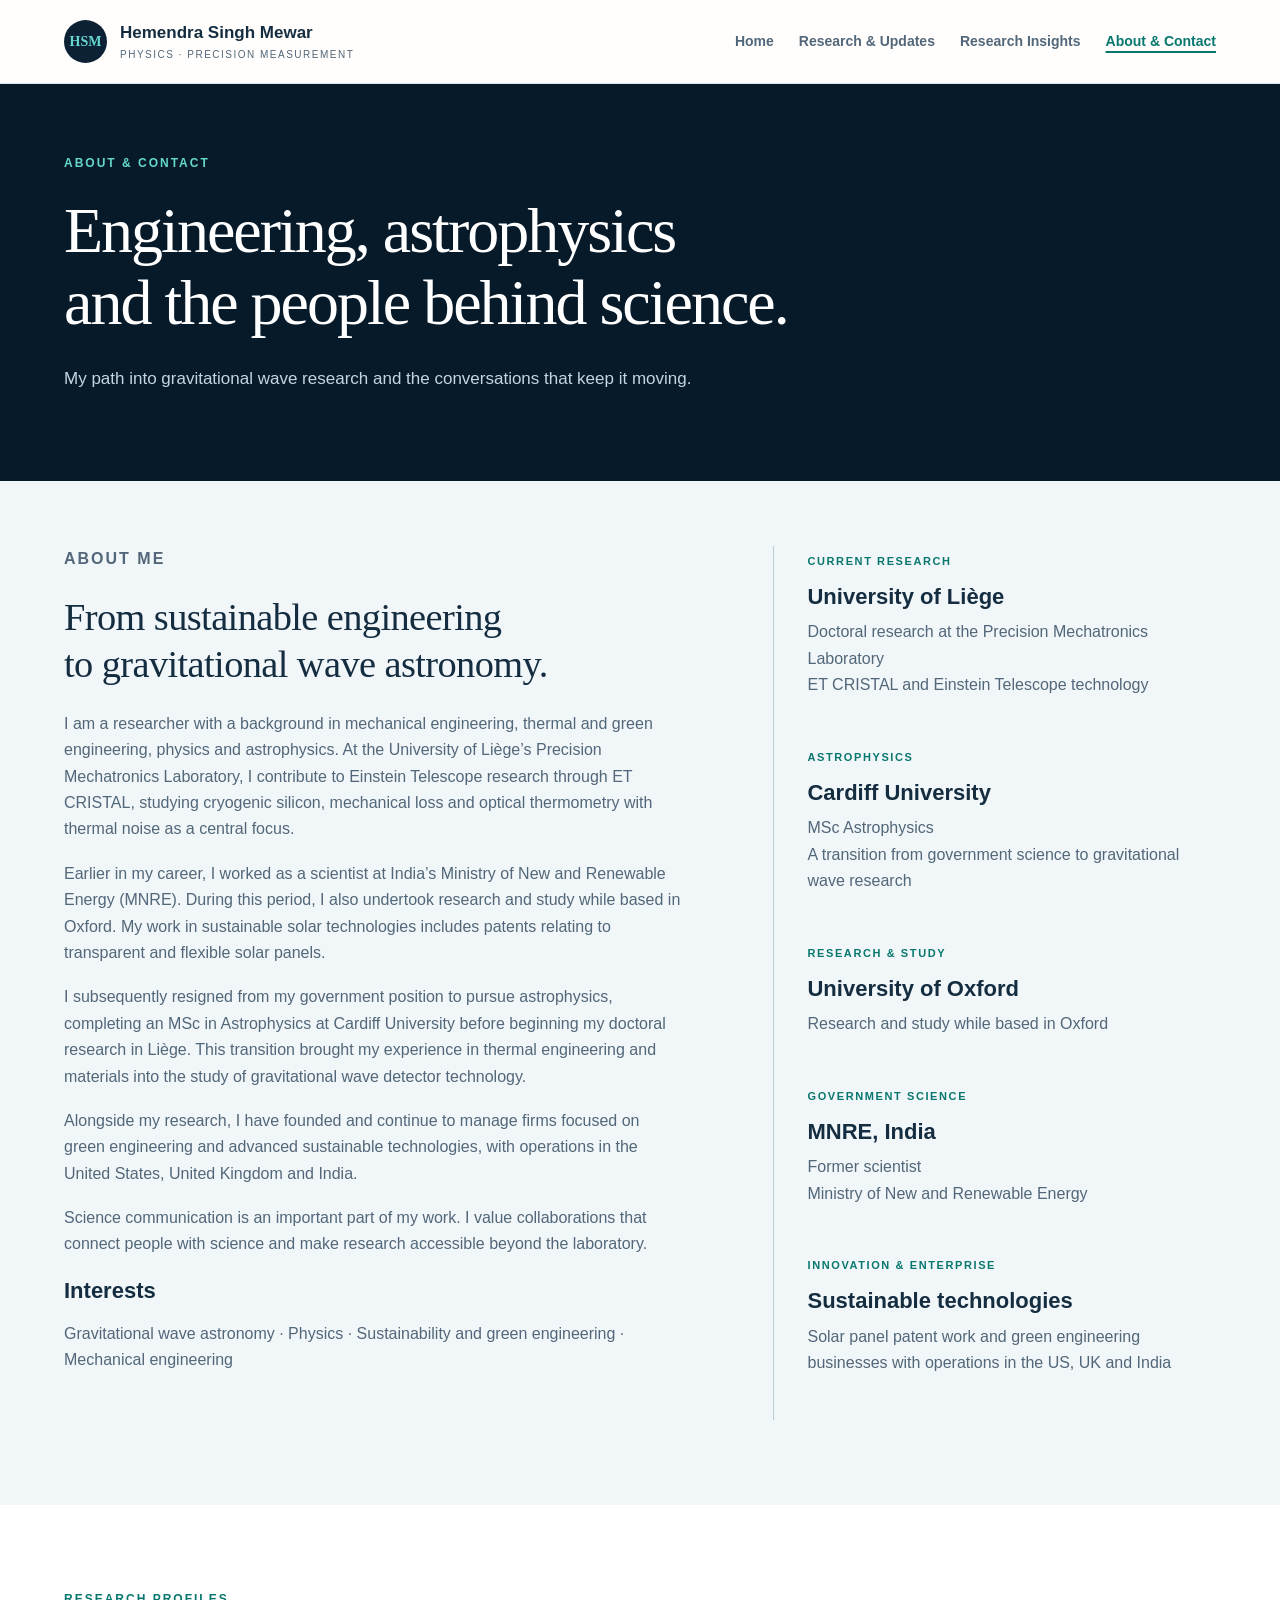
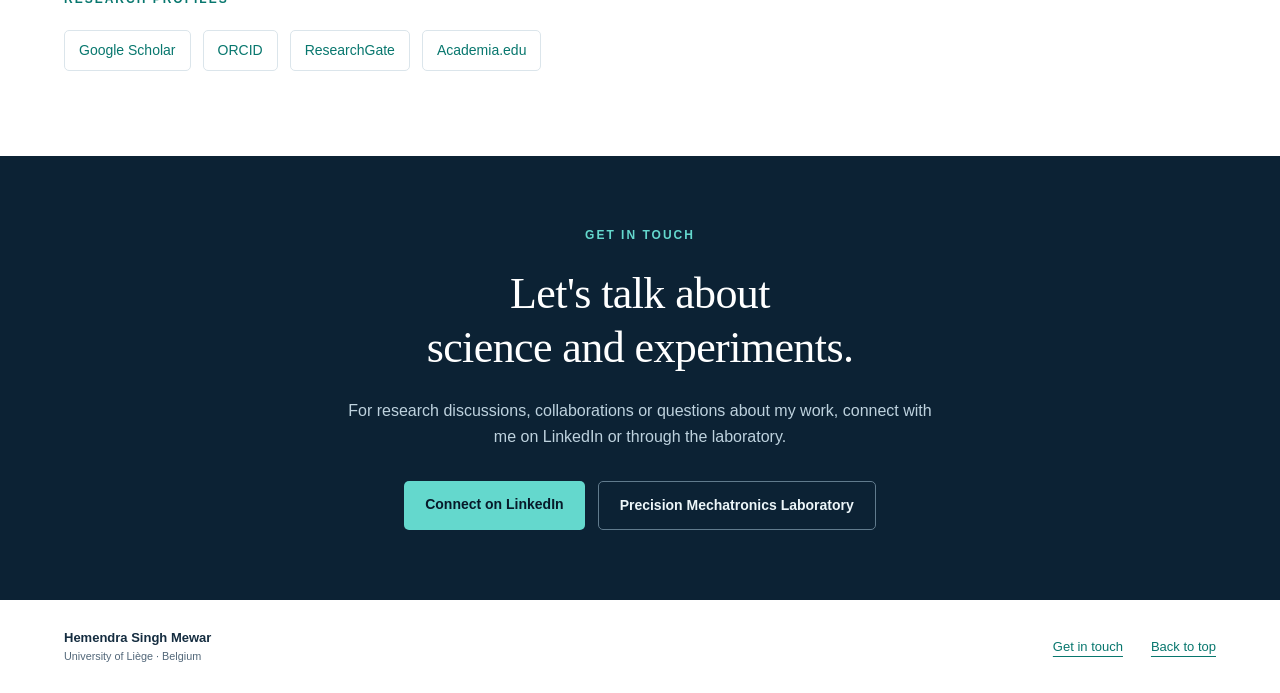
==== about/index.html @ 857c3de6 "Organise academic website into pages and expand research portfolio" ====
<!doctype html>
<html lang="en-GB"><head><meta charset="utf-8"><meta name="viewport" content="width=device-width,initial-scale=1"><title>About &amp; Contact | Hemendra Singh Mewar</title><meta name="description" content="The background, research interests and contact links of Hemendra Singh Mewar at the University of Liège."><link rel="stylesheet" href="/styles.css"><link rel="icon" href="/favicon.svg" type="image/svg+xml">
<link rel="canonical" href="https://hemendra-singh-mewar.github.io/about/">
<meta property="og:type" content="profile">
<meta property="og:title" content="About &amp; Contact | Hemendra Singh Mewar">
<meta property="og:description" content="The background, research interests and contact links of Hemendra Singh Mewar at the University of Liège.">
<meta property="og:url" content="https://hemendra-singh-mewar.github.io/about/">
<meta property="og:site_name" content="Hemendra Singh Mewar">
<script type="application/ld+json">
{
  "@context": "https://schema.org",
  "@type": "ProfilePage",
  "@id": "https://hemendra-singh-mewar.github.io/about/#profile",
  "url": "https://hemendra-singh-mewar.github.io/about/",
  "name": "Hemendra Singh Mewar | Thermal Noise & Cryogenic Silicon",
  "inLanguage": "en-GB",
  "mainEntity": {
    "@type": "Person",
    "@id": "https://hemendra-singh-mewar.github.io/#person",
    "name": "Hemendra Singh Mewar",
    "url": "https://hemendra-singh-mewar.github.io/",
    "jobTitle": "PhD researcher",
    "affiliation": {
      "@type": "CollegeOrUniversity",
      "name": "University of Liège"
    },
    "description": "Researcher studying thermal noise, mechanical loss, cryogenic silicon and optical thermometry for gravitational wave detectors.",
    "knowsAbout": [
      "Thermal noise",
      "Gravitational wave astronomy",
      "Cryogenic silicon",
      "Mechanical loss",
      "Optical thermometry",
      "Mechanical engineering",
      "Sustainability and green engineering"
    ],
    "sameAs": [
      "https://orcid.org/0009-0005-9758-2768",
      "https://scholar.google.com/citations?user=SB69VpgAAAAJ&hl=en",
      "https://www.researchgate.net/profile/Hemendra-Singh-Mewar",
      "https://hemendrasingh.academia.edu/",
      "https://www.linkedin.com/in/hemendra-singh-mewar/",
      "https://github.com/Hemendra-singh-mewar"
    ]
  }
}
</script>
<meta name="google-site-verification" content="JR2VQ8PAbptnk_IzZrtrrxwMQWZ6d4pefoogbYGWrGA" />
</head>
<body id="top"><a class="skip" href="#main">Skip to content</a><header><a class="brand" href="/"><span class="monogram">HSM</span><span>Hemendra Singh Mewar<small>PHYSICS · PRECISION MEASUREMENT</small></span></a><nav aria-label="Main navigation"><a href="/">Home</a><a href="/research/">Research &amp; Updates</a><a href="/research-insights/">Research Insights</a><a href="/about/" aria-current="page">About &amp; Contact</a></nav></header><main id="main"><section class="page-heading"><div><p class="eyebrow">ABOUT &amp; CONTACT</p><h1>Engineering, astrophysics<br>and the people behind science.</h1><p>My path into gravitational wave research and the conversations that keep it moving.</p></div></section><section id="about" class="section tinted about"><div><p class="eyebrow">ABOUT ME</p><h2>From sustainable engineering<br>to gravitational wave astronomy.</h2><p>I am a researcher with a background in mechanical engineering, thermal and green engineering, physics and astrophysics. At the University of Liège’s Precision Mechatronics Laboratory, I contribute to Einstein Telescope research through ET CRISTAL, studying cryogenic silicon, mechanical loss and optical thermometry with thermal noise as a central focus.</p><p>Earlier in my career, I worked as a scientist at India’s Ministry of New and Renewable Energy (MNRE). During this period, I also undertook research and study while based in Oxford. My work in sustainable solar technologies includes patents relating to transparent and flexible solar panels.</p><p>I subsequently resigned from my government position to pursue astrophysics, completing an MSc in Astrophysics at Cardiff University before beginning my doctoral research in Liège. This transition brought my experience in thermal engineering and materials into the study of gravitational wave detector technology.</p><p>Alongside my research, I have founded and continue to manage firms focused on green engineering and advanced sustainable technologies, with operations in the United States, United Kingdom and India.</p><p>Science communication is an important part of my work. I value collaborations that connect people with science and make research accessible beyond the laboratory.</p><h3>Interests</h3><p>Gravitational wave astronomy · Physics · Sustainability and green engineering · Mechanical engineering</p></div><div class="timeline"><article><span>CURRENT RESEARCH</span><h3>University of Liège</h3><p>Doctoral research at the Precision Mechatronics Laboratory<br>ET CRISTAL and Einstein Telescope technology</p></article><article><span>ASTROPHYSICS</span><h3>Cardiff University</h3><p>MSc Astrophysics<br>A transition from government science to gravitational wave research</p></article><article><span>RESEARCH &amp; STUDY</span><h3>University of Oxford</h3><p>Research and study while based in Oxford</p></article><article><span>GOVERNMENT SCIENCE</span><h3>MNRE, India</h3><p>Former scientist<br>Ministry of New and Renewable Energy</p></article><article><span>INNOVATION &amp; ENTERPRISE</span><h3>Sustainable technologies</h3><p>Solar panel patent work and green engineering businesses with operations in the US, UK and India</p></article></div></section><section class="section"><p class="eyebrow">RESEARCH PROFILES</p><div class="profile-links"><a href="https://scholar.google.com/citations?user=SB69VpgAAAAJ&amp;hl=en">Google Scholar</a><a href="https://orcid.org/0009-0005-9758-2768">ORCID</a><a href="https://www.researchgate.net/profile/Hemendra-Singh-Mewar">ResearchGate</a><a href="https://hemendrasingh.academia.edu/">Academia.edu</a></div></section><section id="contact" class="contact"><p class="eyebrow">GET IN TOUCH</p><h2>Let's talk about<br>science and experiments.</h2><p>For research discussions, collaborations or questions about my work, connect with me on LinkedIn or through the laboratory.</p><div class="buttons"><a class="button primary" href="https://www.linkedin.com/in/hemendra-singh-mewar/">Connect on LinkedIn</a><a class="button ghost" href="https://www.pml.uliege.be/">Precision Mechatronics Laboratory</a></div></section></main><footer><span>Hemendra Singh Mewar<small>University of Liège · Belgium</small></span><a href="/about/#contact">Get in touch</a><a href="#top">Back to top</a></footer><script src="/script.js" defer></script></body></html>
---- styles.css ----
:root{--navy:#0c2234;--deep:#071a2a;--ink:#152d40;--muted:#526779;--teal:#64d8cd;--blue:#08776e;--line:#dbe5eb;--pale:#f1f6f8}*{box-sizing:border-box}html{scroll-behavior:smooth;scroll-padding-top:110px}body{margin:0;font-family:Inter,Arial,sans-serif;font-size:17px;line-height:1.65;color:var(--ink);background:white}a{color:var(--blue);text-underline-offset:5px}a:hover{text-decoration:underline}a:focus-visible{outline:3px solid #df903e;outline-offset:6px}header{position:sticky;top:0;z-index:5;display:flex;align-items:center;justify-content:space-between;gap:25px;padding:19px max(5vw,24px);background:#fffefc;border-bottom:1px solid var(--line)}.brand{display:flex;align-items:center;gap:13px;color:var(--ink);font-weight:700;text-decoration:none;font-size:17px}.brand small{display:block;font-size:10px;letter-spacing:1.5px;font-weight:500;color:var(--muted)}.monogram{display:grid;place-items:center;background:var(--navy);color:var(--teal);width:43px;height:43px;border-radius:50%;font-family:Georgia,serif;font-size:18px}nav{display:flex;gap:25px}nav a{text-decoration:none;font-size:14px;font-weight:600;color:var(--muted)}.hero{color:white;background:radial-gradient(ellipse at 85% 15%,#174c5c 0,transparent 55%),var(--deep);padding:76px max(5vw,24px) 95px}.hero-inner{max-width:1200px;margin:auto;display:grid;grid-template-columns:1.4fr 1fr;gap:70px;align-items:center}.eyebrow{font-size:12px;letter-spacing:2px;font-weight:700;color:var(--blue);margin:0 0 22px}.hero .eyebrow,.contact .eyebrow,.feature .eyebrow{color:var(--teal)}h1{font-family:Georgia,serif;font-size:clamp(45px,5.8vw,80px);font-weight:400;line-height:1.06;letter-spacing:-2px;margin:0 0 26px}.period{color:var(--teal)}.hero-sub{font-size:25px;line-height:1.4;color:#e3f4f5;font-weight:500;margin-bottom:19px}.hero-copy{max-width:510px;color:#bdcfda;font-size:17px}.buttons{display:flex;flex-wrap:wrap;gap:13px;margin-top:30px}.button{padding:12px 21px;border-radius:5px;text-decoration:none;font-size:14px;font-weight:700;display:inline-block}.button:hover{filter:brightness(1.08);text-decoration:none}.primary{background:var(--teal);color:var(--deep)}.ghost{border:1px solid #617b8d;color:#edf6f9}.profile{border:1px solid #527486;border-radius:12px;overflow:hidden;background:#143044}.initials{height:205px;display:grid;place-items:center;font-family:Georgia,serif;font-size:90px;letter-spacing:10px;background:linear-gradient(140deg,#245668,#102c41);color:#cae9e8;border-bottom:1px solid #527486}.profile-copy{padding:28px}.profile-copy .eyebrow{font-size:10px;margin-bottom:14px}.profile h2{font:normal 29px/1.35 Georgia,serif;margin:0 0 19px}.profile p{font-size:14px;color:#c4d7e1}.profile a{font-size:12px;color:var(--teal)}.context-strip{margin:0 auto;max-width:1200px;display:grid;grid-template-columns:1fr 1.3fr 1fr;padding:30px 25px;border-bottom:1px solid var(--line);gap:25px}.context-strip span{font-size:16px;font-weight:700}.context-strip small{display:block;color:var(--muted);font-weight:400;font-size:13px}.section{padding:85px max(5vw,24px)}.section>*{max-width:1200px;margin-left:auto;margin-right:auto}.section>.eyebrow{margin-bottom:20px}h2{font:normal clamp(30px,3vw,42px)/1.22 Georgia,serif;letter-spacing:-.6px;margin:0 0 23px}h3{font-size:22px;line-height:1.35;margin:15px 0}p{margin:0 0 18px}.section-intro{display:grid;grid-template-columns:1.3fr 1fr;gap:65px;align-items:start;margin-bottom:38px}.section-intro p{color:var(--muted);font-size:16px}.cards{display:grid;grid-template-columns:repeat(3,1fr);gap:22px}.card{border:1px solid var(--line);border-radius:8px;padding:30px 27px;display:flex;flex-direction:column;border-top:3px solid #349b99}.number{font-size:11px;letter-spacing:1.5px;color:var(--blue);font-weight:700}.card p,.project p{font-size:15px;color:var(--muted)}.tags{display:flex;gap:7px;flex-wrap:wrap;margin-top:auto;padding-top:14px}.tags span{font-size:11px;background:#eaf3f4;padding:4px 9px;border-radius:3px}.feature{display:grid;grid-template-columns:1fr 1.3fr;gap:60px;background:var(--navy);color:white;border-radius:9px;padding:42px;margin-top:40px}.feature h3{font:normal 30px/1.3 Georgia,serif}.feature p{color:#c5d5df;font-size:15px}.feature .text-link{color:var(--teal)}.text-link{font-size:14px;font-weight:700}.tinted{background:var(--pale)}.project-grid{display:grid;grid-template-columns:1fr 1fr;gap:25px}.project{background:white;border:1px solid var(--line);padding:32px;border-radius:8px}.publication-row{border-top:1px solid var(--line);padding-top:33px;margin-top:45px;display:flex;gap:35px;justify-content:space-between;align-items:center}.publication-row .eyebrow{margin:0}.publication-row h3{margin-bottom:0}.profile-links{display:flex;gap:12px;flex-wrap:wrap}.profile-links a{border:1px solid var(--line);border-radius:5px;padding:8px 14px;font-size:14px;text-decoration:none}.profile-links a:hover{background:var(--pale)}.empty{padding:28px;border:1px dashed #bacbd5;border-radius:6px;color:var(--muted);font-size:15px}.talk{border-bottom:1px solid var(--line);padding:25px 0}.talk time{font-size:14px;color:var(--muted)}.talk img{width:100%;max-width:600px;border-radius:7px}.about{display:grid;grid-template-columns:1.4fr 1fr;gap:90px}.about p{font-size:16px;color:var(--muted)}.timeline{border-left:1px solid #b8ccd6;padding-left:33px}.timeline article{padding-bottom:25px}.timeline span{font-size:11px;letter-spacing:1.6px;color:var(--blue);font-weight:700}.timeline h3{margin:8px 0}.contact{background:var(--navy);color:white;padding:70px max(5vw,24px);text-align:center}.contact p:not(.eyebrow){max-width:590px;margin:auto;color:#bed2de;font-size:16px}.contact h2{font-size:44px}.contact .buttons{justify-content:center}footer{display:flex;align-items:center;gap:28px;padding:27px max(5vw,24px);font-size:13px}footer span{margin-right:auto;font-weight:700}footer small{display:block;font-weight:400;color:var(--muted)}.skip{position:absolute;top:-100px;left:10px;padding:12px;background:white;z-index:10}.skip:focus{top:5px}@media(min-width:1500px){.section{padding-left:calc((100vw - 1200px)/2);padding-right:calc((100vw - 1200px)/2)}}@media(max-width:850px){header{position:relative;flex-wrap:wrap}nav{gap:20px;flex-wrap:wrap}.hero{padding-top:45px}.hero-inner{gap:30px;grid-template-columns:1.2fr 1fr}h1{font-size:49px}.cards{grid-template-columns:1fr}.section-intro{gap:25px}.about{gap:35px}.context-strip{padding:25px}.feature{gap:30px;padding:30px}.publication-row{display:block}.profile-links{margin-top:20px}}@media(max-width:600px){body{font-size:16px}header{padding:16px 20px}nav{gap:20px}nav a{font-size:13px}.hero-inner,.section-intro,.feature,.project-grid,.about{grid-template-columns:1fr}.hero{padding:38px 22px}.hero-inner{gap:35px}.hero-sub{font-size:22px}.profile{display:grid;grid-template-columns:85px 1fr}.initials{height:100%;font-size:28px;letter-spacing:0;border-bottom:0}.profile-copy{padding:22px}.profile h2{font-size:23px}.context-strip{grid-template-columns:1fr;gap:15px}.context-strip span{font-size:14px}.section{padding:50px 22px}.section-intro{gap:0}.feature{gap:10px}.contact{padding:50px 22px}.contact h2{font-size:34px}footer{flex-wrap:wrap;gap:15px}footer span{width:100%}}@media(prefers-reduced-motion:reduce){html{scroll-behavior:auto}}
.monogram{font-size:14px;flex-shrink:0}.initials{font-size:76px;letter-spacing:5px}.research-reading{margin-top:32px;border-top:1px solid var(--line);padding-top:20px;color:var(--muted);font-size:15px}.research-reading summary{cursor:pointer;font-weight:700;color:var(--ink);margin-bottom:16px}@media(max-width:600px){.initials{font-size:24px;letter-spacing:0}}

nav a[aria-current="page"]{color:var(--blue);text-decoration:underline;text-decoration-thickness:2px}.page-heading{background:var(--deep);color:white;padding:70px max(5vw,24px)}.page-heading>div{max-width:1200px;margin:auto}.page-heading .eyebrow{color:var(--teal)}.page-heading h1{font-size:clamp(36px,5vw,64px);max-width:950px;line-height:1.12}.page-heading p:last-child{max-width:730px;color:#c5d5df}.reading-column{max-width:800px}.explainer{padding:20px 0 44px;margin-bottom:36px;border-bottom:1px solid var(--line);scroll-margin-top:110px}.explainer p{color:var(--muted)}.card h2{font-size:28px}.card .text-link{margin-top:auto}.page-heading+.about{padding-top:65px}@media(max-width:600px){.page-heading{padding:42px 22px}nav{gap:12px 18px}.explainer{scroll-margin-top:24px}}
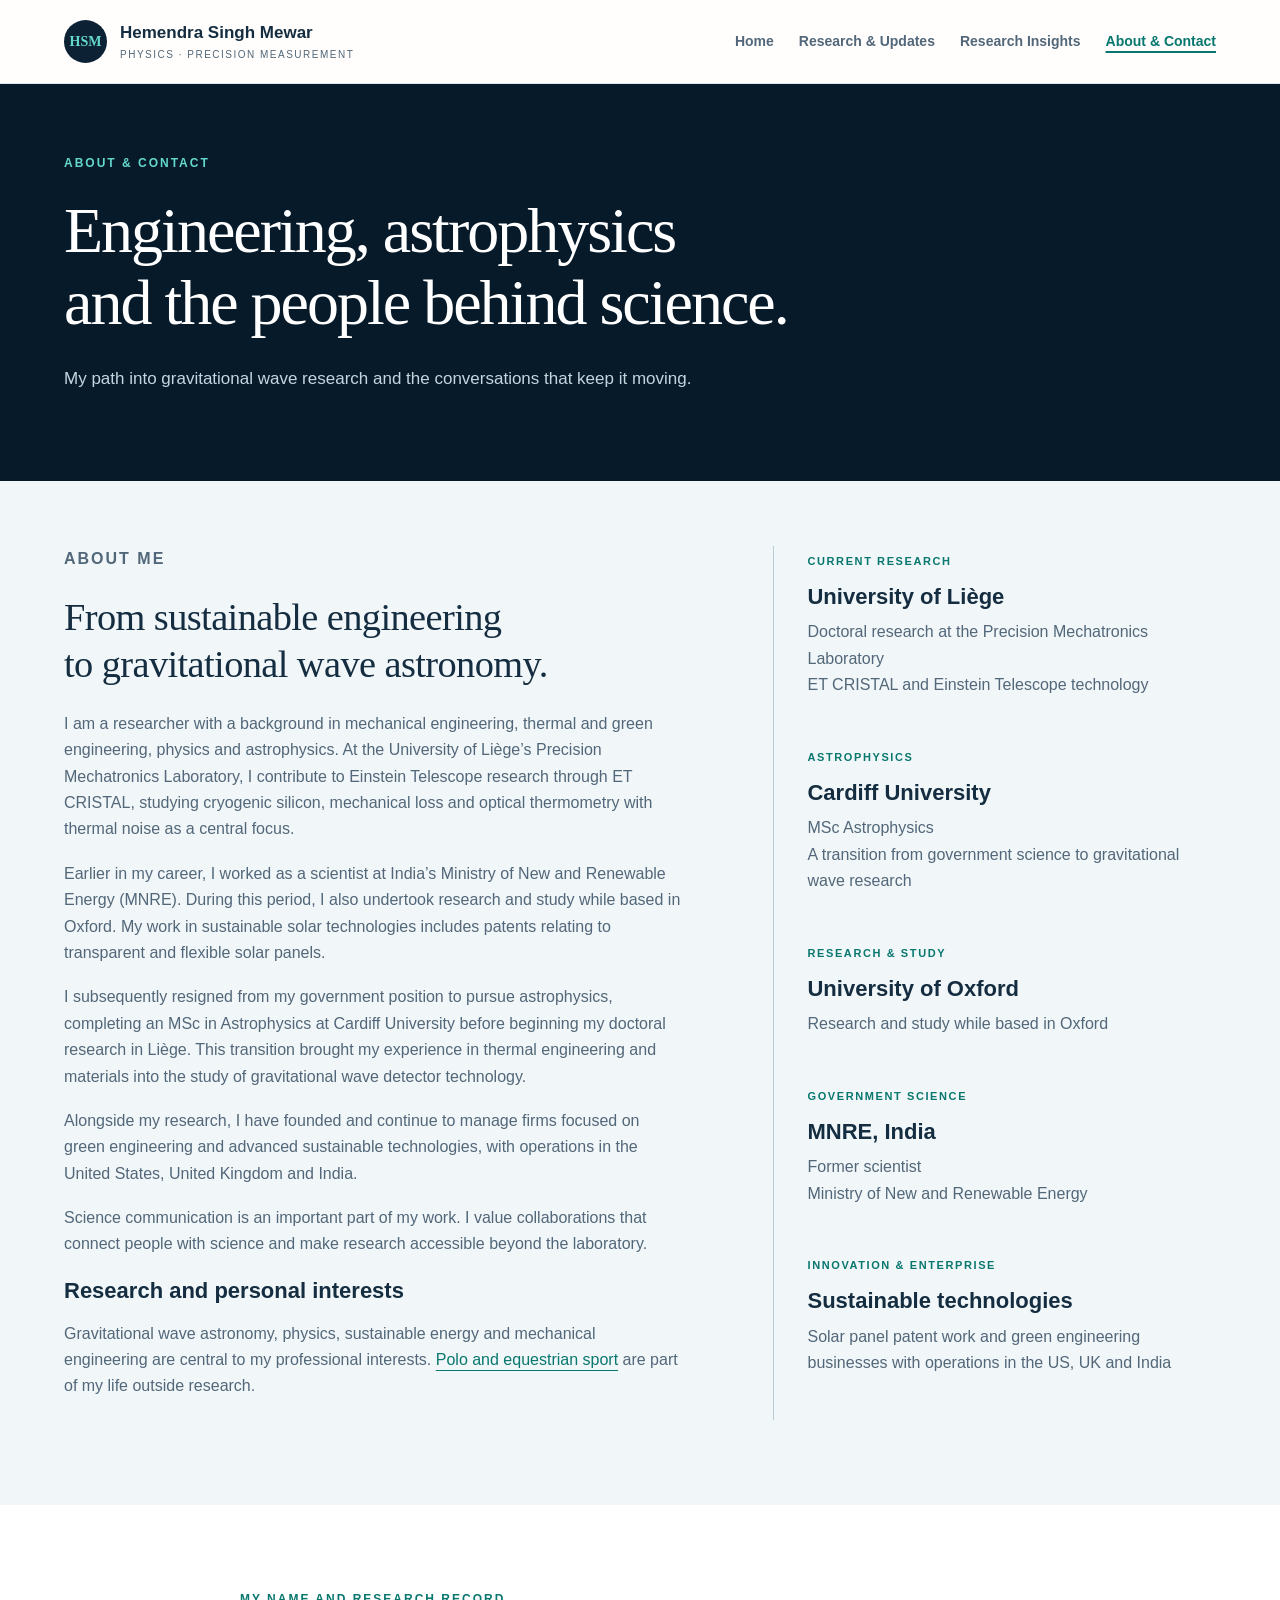
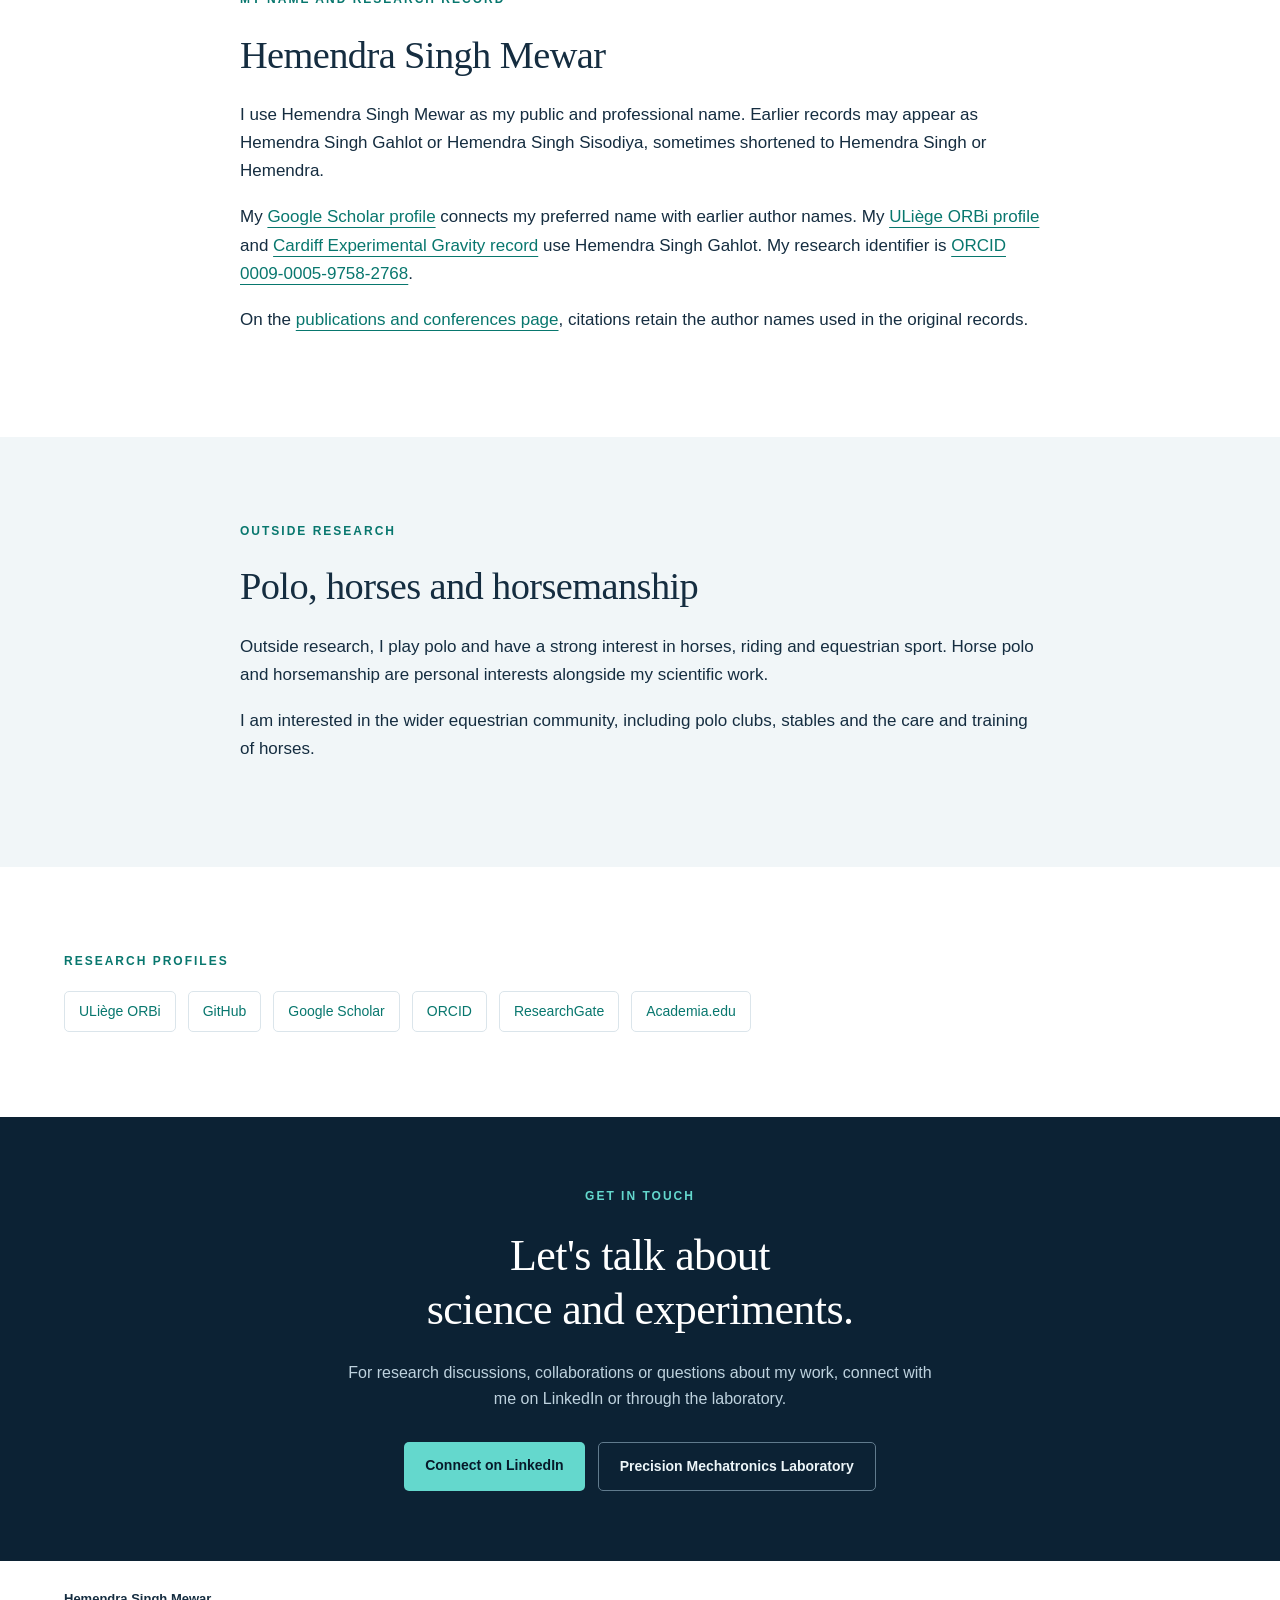
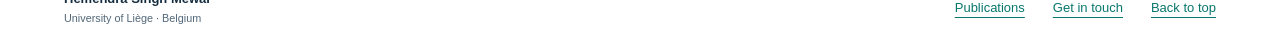
==== commit be80e910: "Consolidate public identity and add verified research records" ====
--- a/about/index.html
+++ b/about/index.html
@@ -1,50 +1,123 @@
 <!doctype html>
-<html lang="en-GB"><head><meta charset="utf-8"><meta name="viewport" content="width=device-width,initial-scale=1"><title>About &amp; Contact | Hemendra Singh Mewar</title><meta name="description" content="The background, research interests and contact links of Hemendra Singh Mewar at the University of Liège."><link rel="stylesheet" href="/styles.css"><link rel="icon" href="/favicon.svg" type="image/svg+xml">
+<html lang="en-GB"><head><meta charset="utf-8"><meta name="viewport" content="width=device-width,initial-scale=1"><title>About Hemendra Singh Mewar | Research, Background and Polo</title><meta name="description" content="Hemendra Singh Mewar: researcher at the University of Liège. Engineering and astrophysics, earlier author names, and personal interests in polo and horses."><link rel="stylesheet" href="/styles.css"><link rel="icon" href="/favicon.svg" type="image/svg+xml">
 <link rel="canonical" href="https://hemendra-singh-mewar.github.io/about/">
 <meta property="og:type" content="profile">
-<meta property="og:title" content="About &amp; Contact | Hemendra Singh Mewar">
-<meta property="og:description" content="The background, research interests and contact links of Hemendra Singh Mewar at the University of Liège.">
+<meta property="og:title" content="About Hemendra Singh Mewar | Research, Background and Polo">
+<meta property="og:description" content="Hemendra Singh Mewar: researcher at the University of Liège. Engineering and astrophysics, earlier author names, and personal interests in polo and horses.">
 <meta property="og:url" content="https://hemendra-singh-mewar.github.io/about/">
 <meta property="og:site_name" content="Hemendra Singh Mewar">
+<meta name="google-site-verification" content="JR2VQ8PAbptnk_IzZrtrrxwMQWZ6d4pefoogbYGWrGA" />
+<meta name="author" content="Hemendra Singh Mewar">
+<meta property="og:locale" content="en_GB">
+<meta name="twitter:card" content="summary">
+<meta name="twitter:title" content="About Hemendra Singh Mewar | Research, Background and Polo">
+<meta name="twitter:description" content="Hemendra Singh Mewar: researcher at the University of Liège. Engineering and astrophysics, earlier author names, and personal interests in polo and horses.">
 <script type="application/ld+json">
 {
   "@context": "https://schema.org",
-  "@type": "ProfilePage",
-  "@id": "https://hemendra-singh-mewar.github.io/about/#profile",
-  "url": "https://hemendra-singh-mewar.github.io/about/",
-  "name": "Hemendra Singh Mewar | Thermal Noise & Cryogenic Silicon",
-  "inLanguage": "en-GB",
-  "mainEntity": {
-    "@type": "Person",
-    "@id": "https://hemendra-singh-mewar.github.io/#person",
-    "name": "Hemendra Singh Mewar",
-    "url": "https://hemendra-singh-mewar.github.io/",
-    "jobTitle": "PhD researcher",
-    "affiliation": {
-      "@type": "CollegeOrUniversity",
-      "name": "University of Liège"
+  "@graph": [
+    {
+      "@type": "WebSite",
+      "@id": "https://hemendra-singh-mewar.github.io/#website",
+      "url": "https://hemendra-singh-mewar.github.io/",
+      "name": "Hemendra Singh Mewar",
+      "inLanguage": "en-GB",
+      "publisher": {
+        "@id": "https://hemendra-singh-mewar.github.io/#person"
+      }
     },
-    "description": "Researcher studying thermal noise, mechanical loss, cryogenic silicon and optical thermometry for gravitational wave detectors.",
-    "knowsAbout": [
-      "Thermal noise",
-      "Gravitational wave astronomy",
-      "Cryogenic silicon",
-      "Mechanical loss",
-      "Optical thermometry",
-      "Mechanical engineering",
-      "Sustainability and green engineering"
-    ],
-    "sameAs": [
-      "https://orcid.org/0009-0005-9758-2768",
-      "https://scholar.google.com/citations?user=SB69VpgAAAAJ&hl=en",
-      "https://www.researchgate.net/profile/Hemendra-Singh-Mewar",
-      "https://hemendrasingh.academia.edu/",
-      "https://www.linkedin.com/in/hemendra-singh-mewar/",
-      "https://github.com/Hemendra-singh-mewar"
-    ]
-  }
+    {
+      "@type": "ProfilePage",
+      "@id": "https://hemendra-singh-mewar.github.io/about/#webpage",
+      "url": "https://hemendra-singh-mewar.github.io/about/",
+      "name": "About Hemendra Singh Mewar | Research, Background and Polo",
+      "description": "Hemendra Singh Mewar: researcher at the University of Liège. Engineering and astrophysics, earlier author names, and personal interests in polo and horses.",
+      "inLanguage": "en-GB",
+      "isPartOf": {
+        "@id": "https://hemendra-singh-mewar.github.io/#website"
+      },
+      "author": {
+        "@id": "https://hemendra-singh-mewar.github.io/#person"
+      },
+      "mainEntity": {
+        "@id": "https://hemendra-singh-mewar.github.io/#person"
+      }
+    },
+    {
+      "@type": "Person",
+      "@id": "https://hemendra-singh-mewar.github.io/#person",
+      "name": "Hemendra Singh Mewar",
+      "alternateName": [
+        "Hemendra Singh Gahlot",
+        "Hemendra Singh Sisodiya",
+        "Hemendra Singh",
+        "Hemendra"
+      ],
+      "url": "https://hemendra-singh-mewar.github.io/",
+      "jobTitle": "Researcher",
+      "affiliation": {
+        "@type": "CollegeOrUniversity",
+        "name": "University of Liège",
+        "url": "https://www.uliege.be/"
+      },
+      "memberOf": {
+        "@type": "Organization",
+        "name": "Precision Mechatronics Laboratory",
+        "url": "https://www.pml.uliege.be/"
+      },
+      "description": "Researcher at the University of Liège working on cryogenic silicon, mechanical loss, thermal noise and bulk thermometry for gravitational wave detectors, with a background in mechanical engineering, renewable energy and astrophysics.",
+      "identifier": {
+        "@type": "PropertyValue",
+        "propertyID": "ORCID",
+        "value": "0009-0005-9758-2768",
+        "url": "https://orcid.org/0009-0005-9758-2768"
+      },
+      "knowsAbout": [
+        "Gravitational wave instrumentation",
+        "Cryogenic silicon",
+        "Mechanical loss",
+        "Thermal noise",
+        "Bulk thermometry",
+        "Electrostatic actuation",
+        "Mechanical engineering",
+        "Thermal engineering",
+        "Renewable energy",
+        "Astrophysics"
+      ],
+      "sameAs": [
+        "https://orcid.org/0009-0005-9758-2768",
+        "https://scholar.google.com/citations?user=SB69VpgAAAAJ&hl=en",
+        "https://www.researchgate.net/profile/Hemendra-Singh-Mewar",
+        "https://hemendrasingh.academia.edu/",
+        "https://www.linkedin.com/in/hemendra-singh-mewar/",
+        "https://github.com/Hemendra-singh-mewar",
+        "https://orbi.uliege.be/profile?uid=p301246"
+      ]
+    },
+    {
+      "@type": "WebPageElement",
+      "@id": "https://hemendra-singh-mewar.github.io/about/#polo",
+      "name": "Polo, horses and horsemanship",
+      "isPartOf": {
+        "@id": "https://hemendra-singh-mewar.github.io/about/#webpage"
+      },
+      "about": [
+        {
+          "@id": "https://hemendra-singh-mewar.github.io/#person"
+        },
+        {
+          "@type": "Thing",
+          "name": "Polo"
+        },
+        {
+          "@type": "Thing",
+          "name": "Horsemanship"
+        }
+      ],
+      "description": "Outside research, Hemendra Singh Mewar plays polo and has a strong interest in horses, riding and equestrian sport."
+    }
+  ]
 }
 </script>
-<meta name="google-site-verification" content="JR2VQ8PAbptnk_IzZrtrrxwMQWZ6d4pefoogbYGWrGA" />
 </head>
-<body id="top"><a class="skip" href="#main">Skip to content</a><header><a class="brand" href="/"><span class="monogram">HSM</span><span>Hemendra Singh Mewar<small>PHYSICS · PRECISION MEASUREMENT</small></span></a><nav aria-label="Main navigation"><a href="/">Home</a><a href="/research/">Research &amp; Updates</a><a href="/research-insights/">Research Insights</a><a href="/about/" aria-current="page">About &amp; Contact</a></nav></header><main id="main"><section class="page-heading"><div><p class="eyebrow">ABOUT &amp; CONTACT</p><h1>Engineering, astrophysics<br>and the people behind science.</h1><p>My path into gravitational wave research and the conversations that keep it moving.</p></div></section><section id="about" class="section tinted about"><div><p class="eyebrow">ABOUT ME</p><h2>From sustainable engineering<br>to gravitational wave astronomy.</h2><p>I am a researcher with a background in mechanical engineering, thermal and green engineering, physics and astrophysics. At the University of Liège’s Precision Mechatronics Laboratory, I contribute to Einstein Telescope research through ET CRISTAL, studying cryogenic silicon, mechanical loss and optical thermometry with thermal noise as a central focus.</p><p>Earlier in my career, I worked as a scientist at India’s Ministry of New and Renewable Energy (MNRE). During this period, I also undertook research and study while based in Oxford. My work in sustainable solar technologies includes patents relating to transparent and flexible solar panels.</p><p>I subsequently resigned from my government position to pursue astrophysics, completing an MSc in Astrophysics at Cardiff University before beginning my doctoral research in Liège. This transition brought my experience in thermal engineering and materials into the study of gravitational wave detector technology.</p><p>Alongside my research, I have founded and continue to manage firms focused on green engineering and advanced sustainable technologies, with operations in the United States, United Kingdom and India.</p><p>Science communication is an important part of my work. I value collaborations that connect people with science and make research accessible beyond the laboratory.</p><h3>Interests</h3><p>Gravitational wave astronomy · Physics · Sustainability and green engineering · Mechanical engineering</p></div><div class="timeline"><article><span>CURRENT RESEARCH</span><h3>University of Liège</h3><p>Doctoral research at the Precision Mechatronics Laboratory<br>ET CRISTAL and Einstein Telescope technology</p></article><article><span>ASTROPHYSICS</span><h3>Cardiff University</h3><p>MSc Astrophysics<br>A transition from government science to gravitational wave research</p></article><article><span>RESEARCH &amp; STUDY</span><h3>University of Oxford</h3><p>Research and study while based in Oxford</p></article><article><span>GOVERNMENT SCIENCE</span><h3>MNRE, India</h3><p>Former scientist<br>Ministry of New and Renewable Energy</p></article><article><span>INNOVATION &amp; ENTERPRISE</span><h3>Sustainable technologies</h3><p>Solar panel patent work and green engineering businesses with operations in the US, UK and India</p></article></div></section><section class="section"><p class="eyebrow">RESEARCH PROFILES</p><div class="profile-links"><a href="https://scholar.google.com/citations?user=SB69VpgAAAAJ&amp;hl=en">Google Scholar</a><a href="https://orcid.org/0009-0005-9758-2768">ORCID</a><a href="https://www.researchgate.net/profile/Hemendra-Singh-Mewar">ResearchGate</a><a href="https://hemendrasingh.academia.edu/">Academia.edu</a></div></section><section id="contact" class="contact"><p class="eyebrow">GET IN TOUCH</p><h2>Let's talk about<br>science and experiments.</h2><p>For research discussions, collaborations or questions about my work, connect with me on LinkedIn or through the laboratory.</p><div class="buttons"><a class="button primary" href="https://www.linkedin.com/in/hemendra-singh-mewar/">Connect on LinkedIn</a><a class="button ghost" href="https://www.pml.uliege.be/">Precision Mechatronics Laboratory</a></div></section></main><footer><span>Hemendra Singh Mewar<small>University of Liège · Belgium</small></span><a href="/about/#contact">Get in touch</a><a href="#top">Back to top</a></footer><script src="/script.js" defer></script></body></html>
+<body id="top"><a class="skip" href="#main">Skip to content</a><header><a class="brand" href="/"><span class="monogram">HSM</span><span>Hemendra Singh Mewar<small>PHYSICS · PRECISION MEASUREMENT</small></span></a><nav aria-label="Main navigation"><a href="/">Home</a><a href="/research/">Research &amp; Updates</a><a href="/research-insights/">Research Insights</a><a href="/about/" aria-current="page">About &amp; Contact</a></nav></header><main id="main"><section class="page-heading"><div><p class="eyebrow">ABOUT &amp; CONTACT</p><h1>Engineering, astrophysics<br>and the people behind science.</h1><p>My path into gravitational wave research and the conversations that keep it moving.</p></div></section><section id="about" class="section tinted about"><div><p class="eyebrow">ABOUT ME</p><h2>From sustainable engineering<br>to gravitational wave astronomy.</h2><p>I am a researcher with a background in mechanical engineering, thermal and green engineering, physics and astrophysics. At the University of Liège’s Precision Mechatronics Laboratory, I contribute to Einstein Telescope research through ET CRISTAL, studying cryogenic silicon, mechanical loss and optical thermometry with thermal noise as a central focus.</p><p>Earlier in my career, I worked as a scientist at India’s Ministry of New and Renewable Energy (MNRE). During this period, I also undertook research and study while based in Oxford. My work in sustainable solar technologies includes patents relating to transparent and flexible solar panels.</p><p>I subsequently resigned from my government position to pursue astrophysics, completing an MSc in Astrophysics at Cardiff University before beginning my doctoral research in Liège. This transition brought my experience in thermal engineering and materials into the study of gravitational wave detector technology.</p><p>Alongside my research, I have founded and continue to manage firms focused on green engineering and advanced sustainable technologies, with operations in the United States, United Kingdom and India.</p><p>Science communication is an important part of my work. I value collaborations that connect people with science and make research accessible beyond the laboratory.</p><h3>Research and personal interests</h3><p>Gravitational wave astronomy, physics, sustainable energy and mechanical engineering are central to my professional interests. <a href="#polo">Polo and equestrian sport</a> are part of my life outside research.</p></div><div class="timeline"><article><span>CURRENT RESEARCH</span><h3>University of Liège</h3><p>Doctoral research at the Precision Mechatronics Laboratory<br>ET CRISTAL and Einstein Telescope technology</p></article><article><span>ASTROPHYSICS</span><h3>Cardiff University</h3><p>MSc Astrophysics<br>A transition from government science to gravitational wave research</p></article><article><span>RESEARCH &amp; STUDY</span><h3>University of Oxford</h3><p>Research and study while based in Oxford</p></article><article><span>GOVERNMENT SCIENCE</span><h3>MNRE, India</h3><p>Former scientist<br>Ministry of New and Renewable Energy</p></article><article><span>INNOVATION &amp; ENTERPRISE</span><h3>Sustainable technologies</h3><p>Solar panel patent work and green engineering businesses with operations in the US, UK and India</p></article></div></section><section id="names" class="section"><div class="reading-column"><p class="eyebrow">MY NAME AND RESEARCH RECORD</p><h2>Hemendra Singh Mewar</h2><p>I use Hemendra Singh Mewar as my public and professional name. Earlier records may appear as Hemendra Singh Gahlot or Hemendra Singh Sisodiya, sometimes shortened to Hemendra Singh or Hemendra.</p><p>My <a href="https://scholar.google.com/citations?user=SB69VpgAAAAJ&amp;hl=en">Google Scholar profile</a> connects my preferred name with earlier author names. My <a href="https://orbi.uliege.be/profile?uid=p301246">ULiège ORBi profile</a> and <a href="https://exp.gravity.cf.ac.uk/people/">Cardiff Experimental Gravity record</a> use Hemendra Singh Gahlot. My research identifier is <a href="https://orcid.org/0009-0005-9758-2768">ORCID 0009-0005-9758-2768</a>.</p><p>On the <a href="/publications/">publications and conferences page</a>, citations retain the author names used in the original records.</p></div></section><section id="polo" class="section tinted"><div class="reading-column"><p class="eyebrow">OUTSIDE RESEARCH</p><h2>Polo, horses and horsemanship</h2><p>Outside research, I play polo and have a strong interest in horses, riding and equestrian sport. Horse polo and horsemanship are personal interests alongside my scientific work.</p><p>I am interested in the wider equestrian community, including polo clubs, stables and the care and training of horses.</p></div></section><section class="section"><p class="eyebrow">RESEARCH PROFILES</p><div class="profile-links"><a href="https://orbi.uliege.be/profile?uid=p301246">ULiège ORBi</a><a href="https://github.com/Hemendra-singh-mewar">GitHub</a><a href="https://scholar.google.com/citations?user=SB69VpgAAAAJ&amp;hl=en">Google Scholar</a><a href="https://orcid.org/0009-0005-9758-2768">ORCID</a><a href="https://www.researchgate.net/profile/Hemendra-Singh-Mewar">ResearchGate</a><a href="https://hemendrasingh.academia.edu/">Academia.edu</a></div></section><section id="contact" class="contact"><p class="eyebrow">GET IN TOUCH</p><h2>Let's talk about<br>science and experiments.</h2><p>For research discussions, collaborations or questions about my work, connect with me on LinkedIn or through the laboratory.</p><div class="buttons"><a class="button primary" href="https://www.linkedin.com/in/hemendra-singh-mewar/">Connect on LinkedIn</a><a class="button ghost" href="https://www.pml.uliege.be/">Precision Mechatronics Laboratory</a></div></section></main><footer><span>Hemendra Singh Mewar<small>University of Liège · Belgium</small></span><a href="/publications/">Publications</a><a href="/about/#contact">Get in touch</a><a href="#top">Back to top</a></footer><script src="/script.js" defer></script></body></html>
